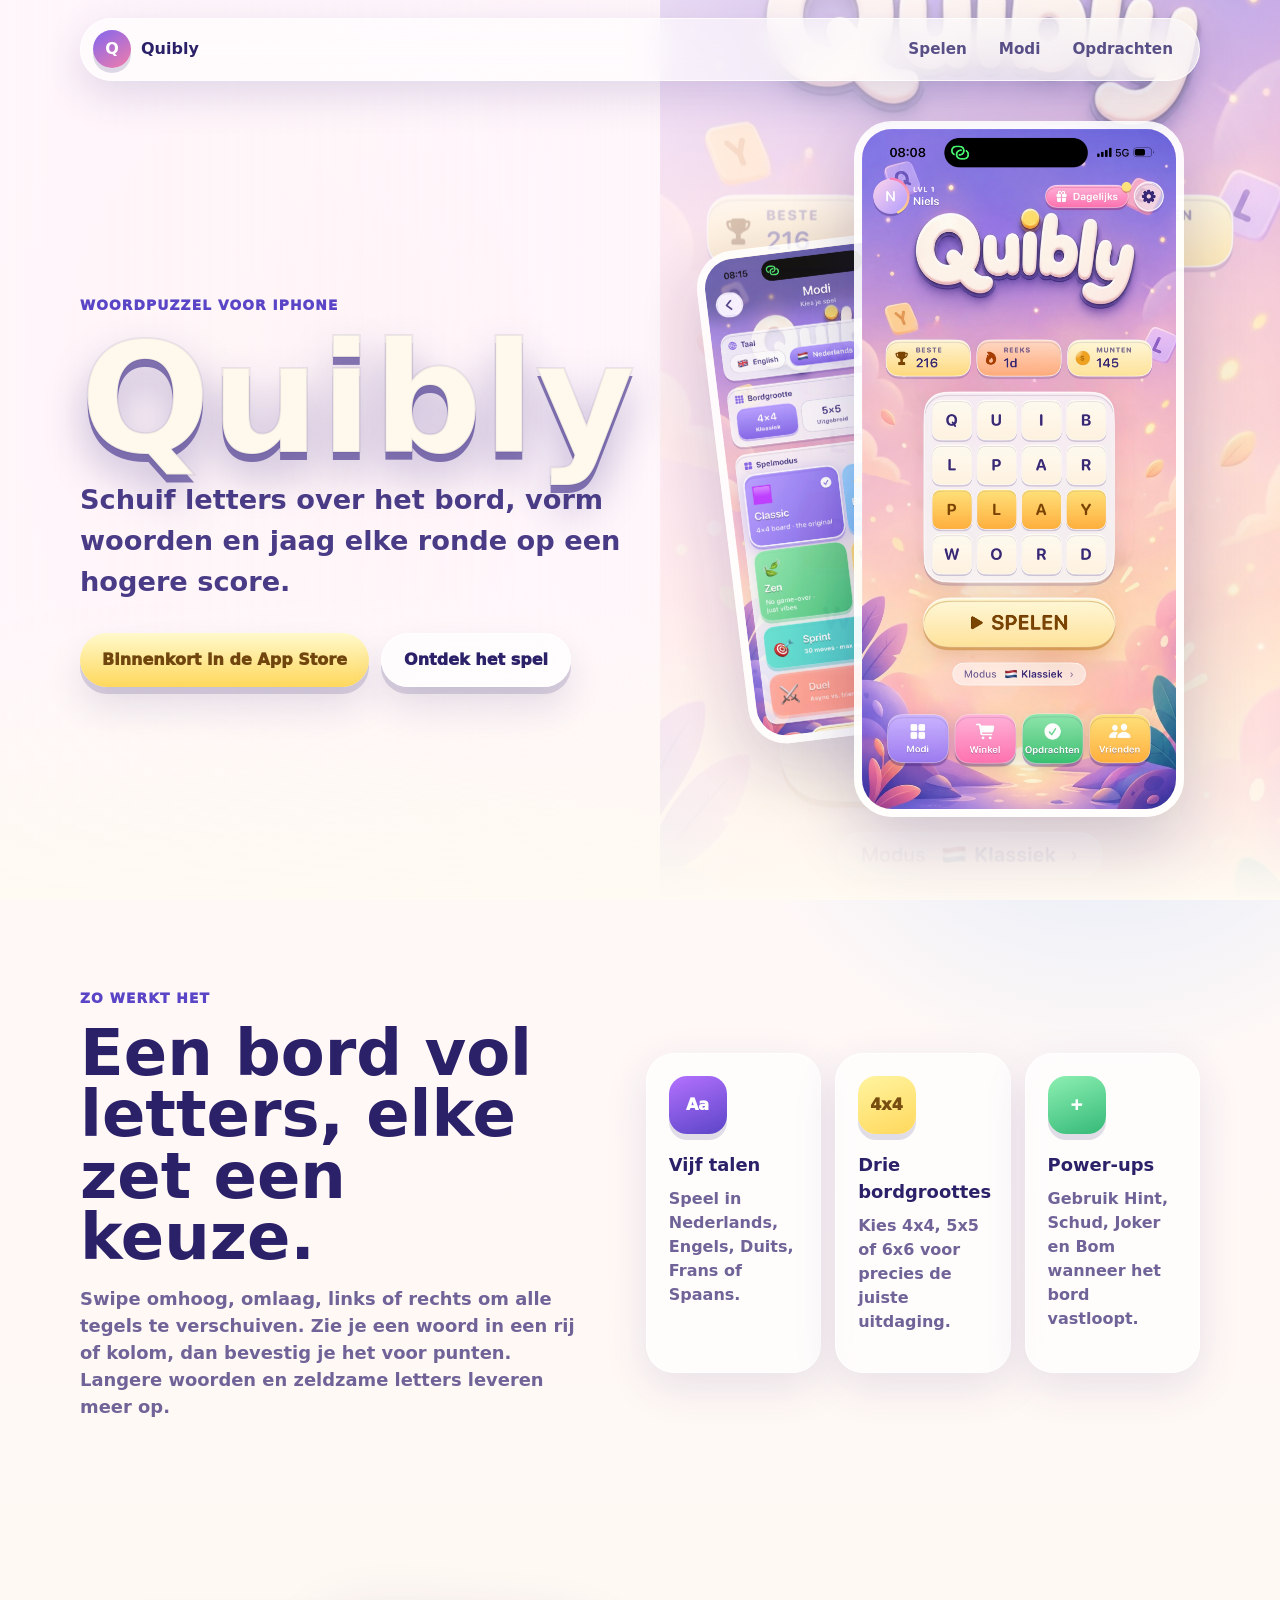
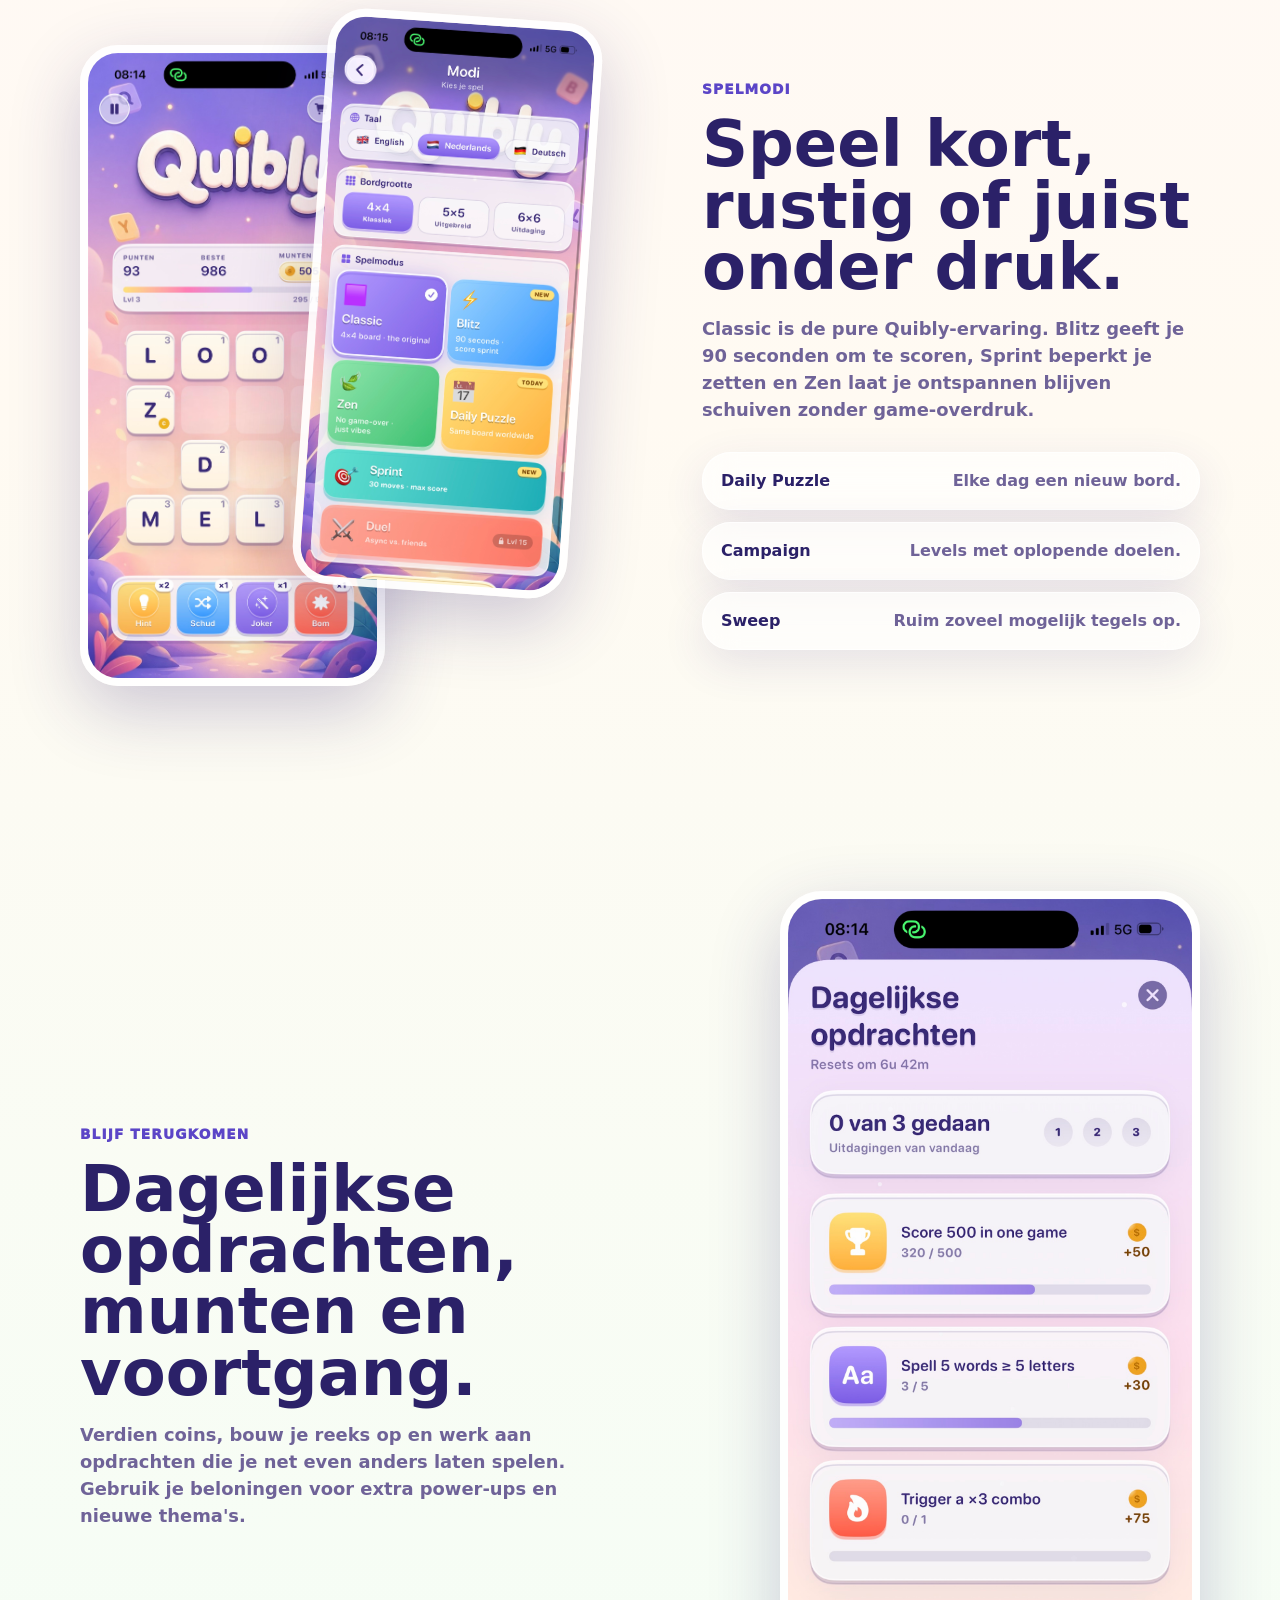
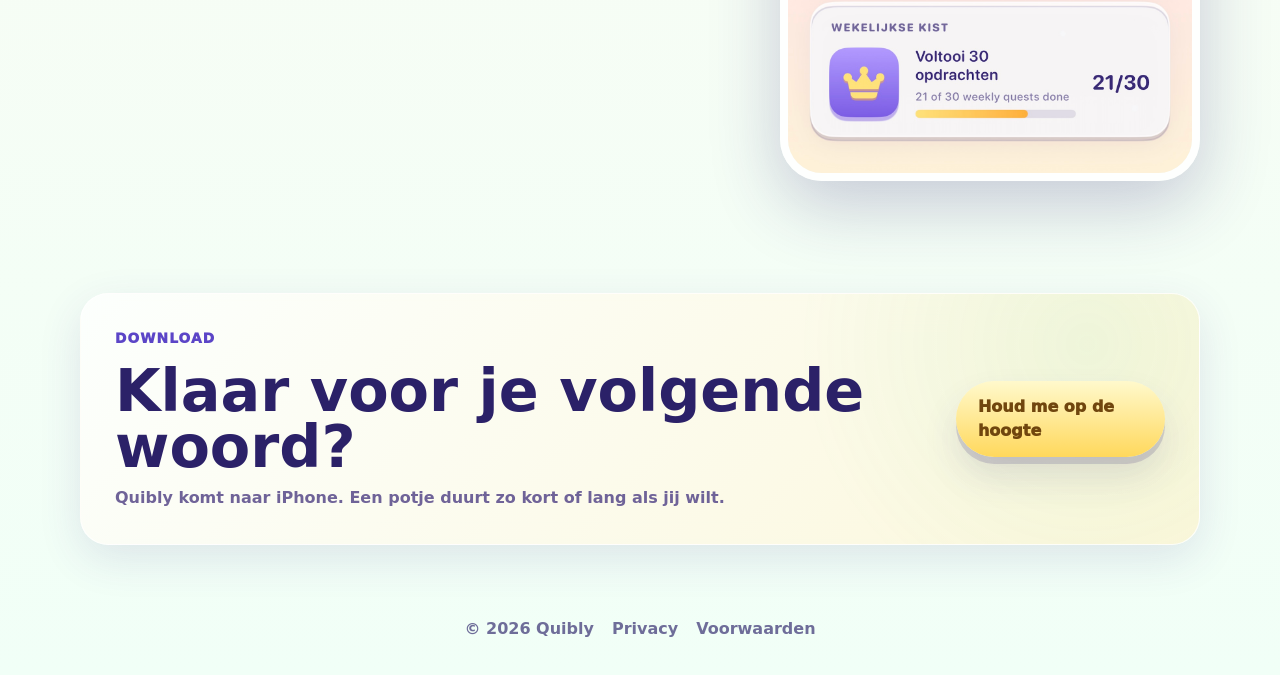
==== docs/index.html @ 4361e7ad "Added pictures" ====
<!doctype html>
<html lang="nl">
  <head>
    <meta charset="utf-8">
    <meta name="viewport" content="width=device-width, initial-scale=1">
    <meta name="theme-color" content="#8266ef">
    <meta
      name="description"
      content="Quibly is een kleurrijke woordpuzzel voor iPhone. Schuif letters, vorm woorden, speel in meerdere modi en verbeter je hoogste score."
    >
    <meta property="og:title" content="Quibly - Schuif letters. Vorm woorden.">
    <meta property="og:description" content="Een vrolijke Nederlandse woordpuzzel met spelmodi, power-ups en dagelijkse opdrachten.">
    <meta property="og:image" content="assets/main.jpg">
    <title>Quibly - Woordpuzzel voor iPhone</title>
    <link rel="stylesheet" href="styles.css">
  </head>
  <body>
    <header class="site-header" aria-label="Hoofdnavigatie">
      <a class="brand" href="#top" aria-label="Quibly home">
        <span class="brand-mark">Q</span>
        <span>Quibly</span>
      </a>
      <nav>
        <a href="#spelen">Spelen</a>
        <a href="#modi">Modi</a>
        <a href="#opdrachten">Opdrachten</a>
      </nav>
    </header>

    <main id="top">
      <section class="hero" aria-labelledby="hero-title">
        <div class="hero-bg" aria-hidden="true"></div>
        <div class="hero-content">
          <div class="hero-copy">
            <p class="eyebrow">Woordpuzzel voor iPhone</p>
            <h1 id="hero-title">Quibly</h1>
            <p class="hero-lede">
              Schuif letters over het bord, vorm woorden en jaag elke ronde op een hogere score.
            </p>
            <div class="hero-actions" aria-label="Acties">
              <a class="button button-primary" href="#download">Binnenkort in de App Store</a>
              <a class="button button-secondary" href="#spelen">Ontdek het spel</a>
            </div>
          </div>

          <div class="phone-showcase" aria-label="Screenshots van Quibly">
            <img class="phone phone-back" src="assets/modi.jpg" alt="Quibly scherm met spelmodi">
            <img class="phone phone-front" src="assets/main.jpg" alt="Quibly beginscherm met speelknop">
          </div>
        </div>
      </section>

      <section id="spelen" class="section intro-section">
        <div class="section-copy">
          <p class="eyebrow">Zo werkt het</p>
          <h2>Een bord vol letters, elke zet een keuze.</h2>
          <p>
            Swipe omhoog, omlaag, links of rechts om alle tegels te verschuiven. Zie je een woord
            in een rij of kolom, dan bevestig je het voor punten. Langere woorden en zeldzame
            letters leveren meer op.
          </p>
        </div>
        <div class="feature-grid" aria-label="Belangrijkste functies">
          <article>
            <span class="feature-icon purple">Aa</span>
            <h3>Vijf talen</h3>
            <p>Speel in Nederlands, Engels, Duits, Frans of Spaans.</p>
          </article>
          <article>
            <span class="feature-icon yellow">4x4</span>
            <h3>Drie bordgroottes</h3>
            <p>Kies 4x4, 5x5 of 6x6 voor precies de juiste uitdaging.</p>
          </article>
          <article>
            <span class="feature-icon mint">+</span>
            <h3>Power-ups</h3>
            <p>Gebruik Hint, Schud, Joker en Bom wanneer het bord vastloopt.</p>
          </article>
        </div>
      </section>

      <section id="modi" class="section mode-section">
        <div class="screenshot-pair">
          <img class="phone tall" src="assets/game.jpg" alt="Quibly spelbord met power-ups">
          <img class="phone offset" src="assets/modi.jpg" alt="Quibly keuzescherm voor modi en bordgrootte">
        </div>
        <div class="section-copy">
          <p class="eyebrow">Spelmodi</p>
          <h2>Speel kort, rustig of juist onder druk.</h2>
          <p>
            Classic is de pure Quibly-ervaring. Blitz geeft je 90 seconden om te scoren,
            Sprint beperkt je zetten en Zen laat je ontspannen blijven schuiven zonder game-overdruk.
          </p>
          <ul class="mode-list">
            <li><strong>Daily Puzzle</strong><span>Elke dag een nieuw bord.</span></li>
            <li><strong>Campaign</strong><span>Levels met oplopende doelen.</span></li>
            <li><strong>Sweep</strong><span>Ruim zoveel mogelijk tegels op.</span></li>
          </ul>
        </div>
      </section>

      <section id="opdrachten" class="section quests-section">
        <div class="section-copy">
          <p class="eyebrow">Blijf terugkomen</p>
          <h2>Dagelijkse opdrachten, munten en voortgang.</h2>
          <p>
            Verdien coins, bouw je reeks op en werk aan opdrachten die je net even anders laten
            spelen. Gebruik je beloningen voor extra power-ups en nieuwe thema's.
          </p>
        </div>
        <img class="quest-shot" src="assets/tasks.jpg" alt="Quibly dagelijkse opdrachten met voortgangsbalken">
      </section>

      <section id="download" class="download-section" aria-labelledby="download-title">
        <div>
          <p class="eyebrow">Download</p>
          <h2 id="download-title">Klaar voor je volgende woord?</h2>
          <p>Quibly komt naar iPhone. Een potje duurt zo kort of lang als jij wilt.</p>
        </div>
        <a class="button button-primary" href="mailto:support@quibly.app?subject=Quibly%20App%20Store">Houd me op de hoogte</a>
      </section>
    </main>

    <footer class="site-footer">
      <span>© 2026 Quibly</span>
      <a href="https://quibly.app/privacy">Privacy</a>
      <a href="https://quibly.app/terms">Voorwaarden</a>
    </footer>
  </body>
</html>
---- docs/styles.css ----
:root {
  --ink: #2b2168;
  --ink-soft: #6f6398;
  --paper: #fffaf2;
  --lavender: #8266ef;
  --violet: #5b45c7;
  --rose: #f27da9;
  --coral: #f77d67;
  --sun: #ffd85c;
  --mint: #67d793;
  --sky: #65b7ff;
  --line: rgba(43, 33, 104, 0.16);
  --shadow: 0 24px 70px rgba(52, 38, 117, 0.24);
}

* {
  box-sizing: border-box;
}

html {
  scroll-behavior: smooth;
}

body {
  margin: 0;
  color: var(--ink);
  background:
    radial-gradient(circle at 12% 10%, rgba(255, 216, 92, 0.32), transparent 26rem),
    radial-gradient(circle at 86% 18%, rgba(101, 183, 255, 0.22), transparent 24rem),
    linear-gradient(180deg, #fff6fb 0%, #fffaf2 52%, #f1fff7 100%);
  font-family: ui-rounded, "SF Pro Rounded", "Nunito", "Avenir Next", system-ui, -apple-system, BlinkMacSystemFont, "Segoe UI", sans-serif;
  line-height: 1.5;
}

img {
  display: block;
  max-width: 100%;
}

a {
  color: inherit;
  text-decoration: none;
}

.site-header {
  position: fixed;
  z-index: 10;
  top: 18px;
  left: 50%;
  display: flex;
  width: min(1120px, calc(100% - 32px));
  align-items: center;
  justify-content: space-between;
  gap: 18px;
  padding: 10px 12px;
  border: 1px solid rgba(255, 255, 255, 0.74);
  border-radius: 999px;
  background: rgba(255, 255, 255, 0.56);
  box-shadow: 0 14px 42px rgba(68, 48, 139, 0.16);
  backdrop-filter: blur(18px);
  transform: translateX(-50%);
}

.brand,
.site-header nav {
  display: flex;
  align-items: center;
}

.brand {
  gap: 10px;
  padding-right: 10px;
  font-weight: 900;
  letter-spacing: 0;
}

.brand-mark {
  display: grid;
  width: 38px;
  height: 38px;
  place-items: center;
  border-radius: 50%;
  color: #fff;
  background: linear-gradient(145deg, var(--lavender), var(--rose));
  box-shadow: 0 5px 0 rgba(43, 33, 104, 0.16);
}

.site-header nav {
  gap: 4px;
}

.site-header nav a {
  min-height: 38px;
  padding: 9px 14px;
  border-radius: 999px;
  color: rgba(43, 33, 104, 0.78);
  font-size: 0.95rem;
  font-weight: 800;
}

.site-header nav a:hover {
  background: rgba(255, 255, 255, 0.62);
}

.hero {
  position: relative;
  min-height: 100svh;
  overflow: hidden;
  padding: 110px 0 56px;
}

.hero-bg {
  position: absolute;
  inset: 0;
  background:
    linear-gradient(90deg, rgba(255, 246, 251, 0.98) 0%, rgba(255, 246, 251, 0.82) 44%, rgba(255, 250, 242, 0.34) 100%),
    url("assets/main.jpg") right center / min(54vw, 620px) auto no-repeat;
  filter: saturate(1.04);
}

.hero-bg::after {
  position: absolute;
  inset: auto 0 0;
  height: 34%;
  background: linear-gradient(180deg, transparent, #fffaf2);
  content: "";
}

.hero-content,
.section,
.download-section,
.site-footer {
  width: min(1120px, calc(100% - 40px));
  margin: 0 auto;
}

.hero-content {
  position: relative;
  display: grid;
  min-height: calc(100svh - 166px);
  grid-template-columns: minmax(0, 0.92fr) minmax(340px, 0.8fr);
  align-items: center;
  gap: 54px;
}

.hero-copy {
  padding-top: 28px;
}

.eyebrow {
  margin: 0 0 14px;
  color: var(--violet);
  font-size: 0.86rem;
  font-weight: 950;
  letter-spacing: 0.08em;
  text-transform: uppercase;
}

h1,
h2,
h3,
p {
  margin-top: 0;
}

h1 {
  margin-bottom: 12px;
  color: #fff9ed;
  font-size: clamp(4.8rem, 13vw, 9.6rem);
  line-height: 0.9;
  letter-spacing: 0;
  text-shadow:
    0 8px 0 rgba(63, 45, 137, 0.62),
    0 22px 42px rgba(63, 45, 137, 0.34);
  -webkit-text-stroke: 2px rgba(43, 33, 104, 0.08);
}

h2 {
  margin-bottom: 18px;
  font-size: clamp(2.2rem, 5vw, 4.6rem);
  line-height: 0.96;
  letter-spacing: 0;
}

h3 {
  margin-bottom: 8px;
  font-size: 1.12rem;
}

.hero-lede {
  max-width: 560px;
  color: #493b86;
  font-size: clamp(1.25rem, 2.4vw, 1.7rem);
  font-weight: 780;
}

.hero-actions {
  display: flex;
  flex-wrap: wrap;
  gap: 12px;
  margin-top: 30px;
}

.button {
  display: inline-flex;
  min-height: 52px;
  align-items: center;
  justify-content: center;
  border-radius: 999px;
  padding: 14px 22px;
  font-weight: 950;
  box-shadow: 0 7px 0 rgba(43, 33, 104, 0.16), 0 20px 36px rgba(43, 33, 104, 0.12);
}

.button-primary {
  color: #70460e;
  background: linear-gradient(180deg, #fff9cc, var(--sun));
}

.button-secondary {
  border: 1px solid rgba(255, 255, 255, 0.78);
  color: var(--ink);
  background: rgba(255, 255, 255, 0.64);
  backdrop-filter: blur(14px);
}

.phone-showcase {
  position: relative;
  min-height: 680px;
}

.phone {
  border: 8px solid rgba(255, 255, 255, 0.9);
  border-radius: 38px;
  box-shadow: var(--shadow);
}

.phone-front {
  position: absolute;
  right: 16px;
  bottom: 0;
  width: min(330px, 70vw);
}

.phone-back {
  position: absolute;
  right: 240px;
  bottom: 82px;
  width: 238px;
  opacity: 0.92;
  transform: rotate(-7deg);
}

.section {
  display: grid;
  grid-template-columns: 0.92fr 1fr;
  align-items: center;
  gap: 56px;
  padding: 88px 0;
}

.section-copy p:not(.eyebrow) {
  max-width: 620px;
  color: var(--ink-soft);
  font-size: 1.12rem;
  font-weight: 650;
}

.feature-grid {
  display: grid;
  grid-template-columns: repeat(3, minmax(0, 1fr));
  gap: 14px;
}

.feature-grid article,
.mode-list li,
.download-section {
  border: 1px solid rgba(255, 255, 255, 0.8);
  border-radius: 28px;
  background: rgba(255, 255, 255, 0.64);
  box-shadow: 0 14px 44px rgba(68, 48, 139, 0.12);
  backdrop-filter: blur(16px);
}

.feature-grid article {
  min-height: 210px;
  padding: 22px;
}

.feature-grid p,
.mode-list span {
  color: var(--ink-soft);
  font-weight: 650;
}

.feature-icon {
  display: grid;
  width: 58px;
  height: 58px;
  place-items: center;
  margin-bottom: 18px;
  border-radius: 18px;
  color: #fff;
  font-weight: 950;
  box-shadow: 0 6px 0 rgba(43, 33, 104, 0.14);
}

.feature-icon.purple {
  background: linear-gradient(160deg, #b471ff, var(--violet));
}

.feature-icon.yellow {
  color: #784d11;
  background: linear-gradient(160deg, #fff4a0, var(--sun));
}

.feature-icon.mint {
  background: linear-gradient(160deg, #8df0b2, #35b978);
}

.mode-section {
  grid-template-columns: 1fr 0.88fr;
}

.screenshot-pair {
  position: relative;
  min-height: 700px;
}

.screenshot-pair .tall {
  position: absolute;
  left: 0;
  top: 30px;
  width: 305px;
}

.screenshot-pair .offset {
  position: absolute;
  left: 230px;
  top: 0;
  width: 275px;
  transform: rotate(4deg);
}

.mode-list {
  display: grid;
  gap: 12px;
  padding: 0;
  margin: 28px 0 0;
  list-style: none;
}

.mode-list li {
  display: flex;
  justify-content: space-between;
  gap: 18px;
  padding: 16px 18px;
}

.quests-section {
  grid-template-columns: 0.82fr 0.78fr;
}

.quest-shot {
  width: min(420px, 100%);
  justify-self: end;
  border: 8px solid rgba(255, 255, 255, 0.92);
  border-radius: 42px;
  box-shadow: var(--shadow);
}

.download-section {
  display: flex;
  align-items: center;
  justify-content: space-between;
  gap: 28px;
  margin-top: 24px;
  margin-bottom: 72px;
  padding: 34px;
  background:
    linear-gradient(135deg, rgba(255, 255, 255, 0.72), rgba(255, 244, 208, 0.72)),
    radial-gradient(circle at 90% 20%, rgba(103, 215, 147, 0.34), transparent 18rem);
}

.download-section h2 {
  margin-bottom: 10px;
  font-size: clamp(2rem, 4.6vw, 3.8rem);
}

.download-section p:not(.eyebrow) {
  margin-bottom: 0;
  color: var(--ink-soft);
  font-weight: 700;
}

.site-footer {
  display: flex;
  gap: 18px;
  justify-content: center;
  padding: 0 0 34px;
  color: rgba(43, 33, 104, 0.66);
  font-weight: 750;
}

@media (max-width: 920px) {
  .hero-bg {
    background:
      linear-gradient(180deg, rgba(255, 246, 251, 0.96) 0%, rgba(255, 246, 251, 0.82) 58%, rgba(255, 250, 242, 0.96) 100%),
      url("assets/main.jpg") center top / 520px auto no-repeat;
  }

  .hero-content,
  .section,
  .mode-section,
  .quests-section {
    grid-template-columns: 1fr;
  }

  .hero-content {
    min-height: auto;
    gap: 24px;
  }

  .hero-copy {
    padding-top: 64px;
  }

  .phone-showcase,
  .screenshot-pair {
    min-height: 560px;
  }

  .phone-front {
    right: 8%;
    width: min(310px, 72vw);
  }

  .phone-back {
    right: auto;
    left: 4%;
    width: min(220px, 48vw);
  }

  .feature-grid {
    grid-template-columns: 1fr;
  }

  .feature-grid article {
    min-height: 0;
  }

  .screenshot-pair .tall {
    left: 2%;
    width: min(280px, 58vw);
  }

  .screenshot-pair .offset {
    right: 2%;
    left: auto;
    width: min(250px, 52vw);
  }

  .quest-shot {
    justify-self: center;
  }

  .download-section {
    align-items: stretch;
    flex-direction: column;
  }
}

@media (max-width: 640px) {
  .site-header {
    top: 10px;
    width: calc(100% - 20px);
  }

  .brand {
    font-size: 0;
    padding-right: 0;
  }

  .site-header nav a {
    padding: 9px 9px;
    font-size: 0.84rem;
  }

  .hero {
    padding-top: 86px;
  }

  .hero-content,
  .section,
  .download-section,
  .site-footer {
    width: min(100% - 28px, 1120px);
  }

  h1 {
    font-size: clamp(4.2rem, 22vw, 6.6rem);
  }

  h2 {
    font-size: clamp(2rem, 11vw, 3.4rem);
  }

  .hero-actions,
  .site-footer,
  .mode-list li {
    flex-direction: column;
  }

  .button {
    width: 100%;
  }

  .phone {
    border-width: 6px;
    border-radius: 30px;
  }

  .phone-showcase {
    min-height: 500px;
  }

  .phone-back {
    top: 30px;
    bottom: auto;
  }

  .section {
    padding: 62px 0;
  }

  .screenshot-pair {
    min-height: 490px;
  }

  .download-section {
    padding: 24px;
  }
}
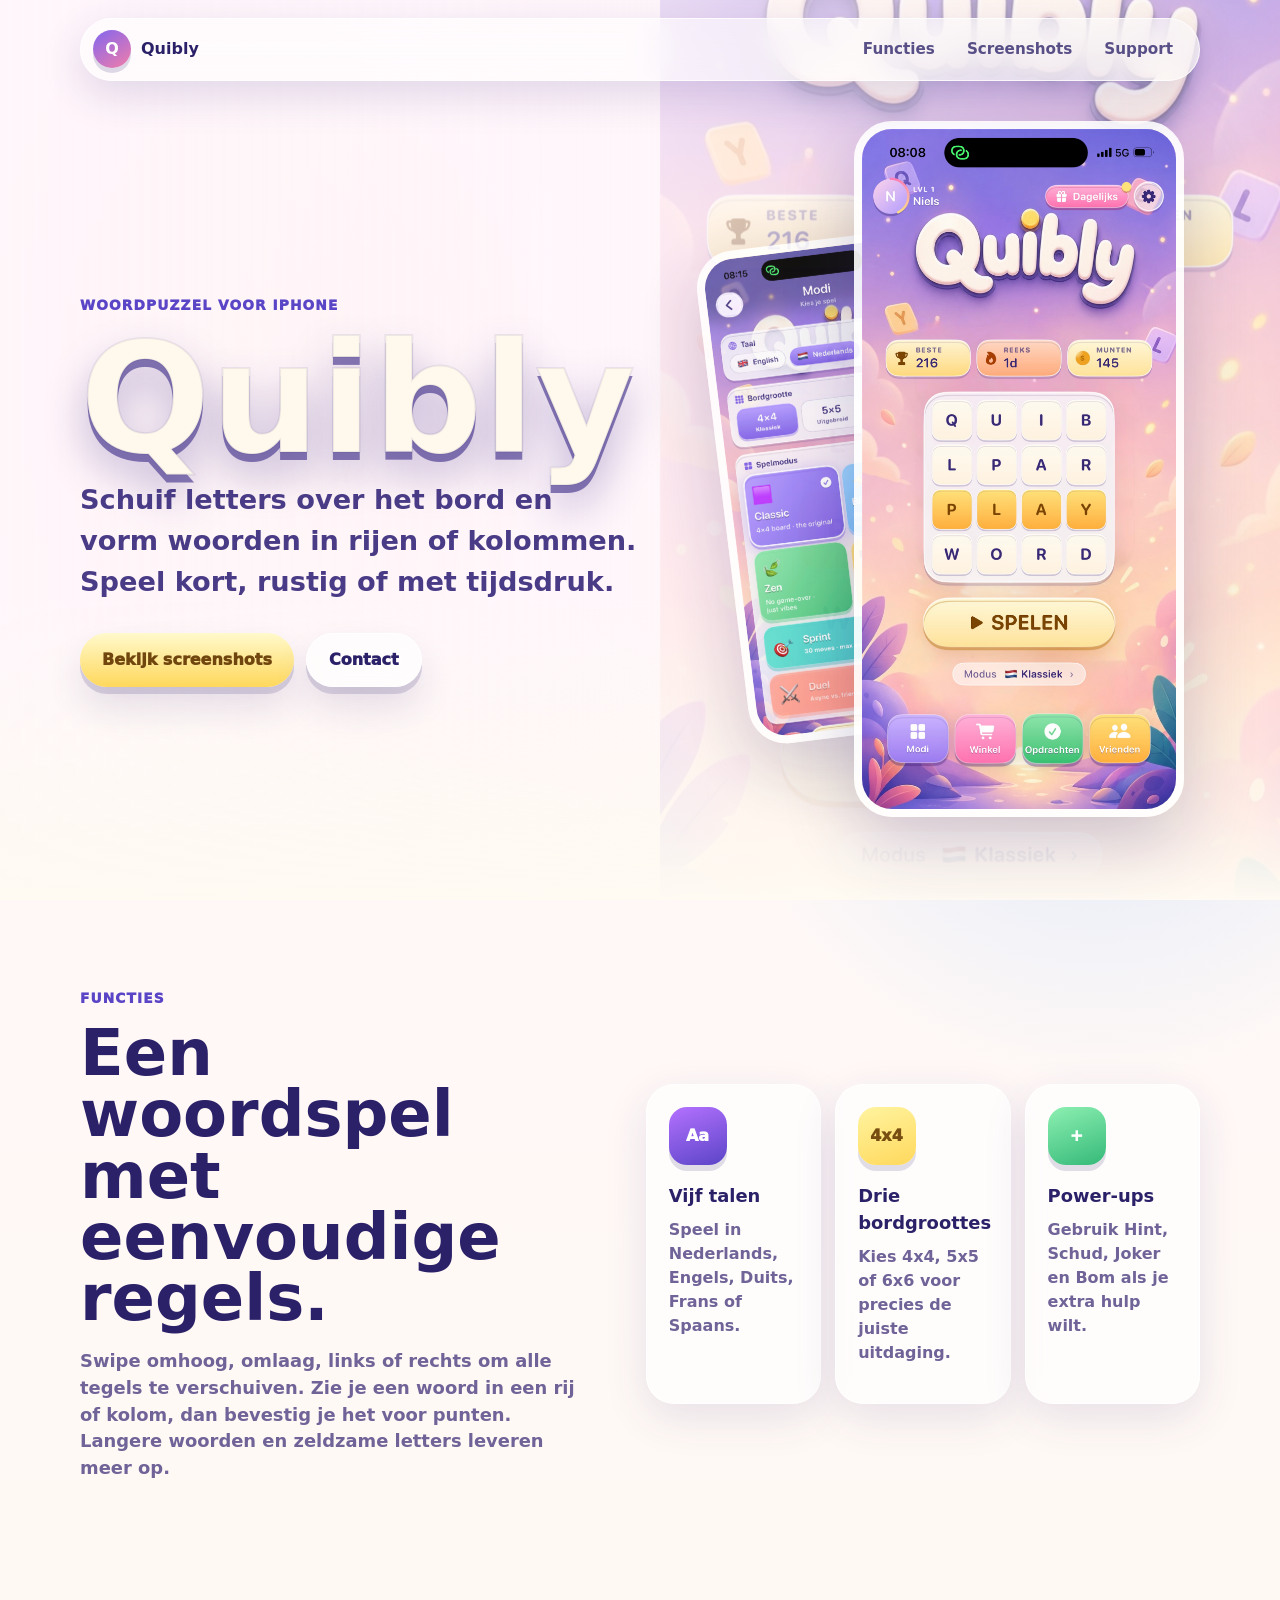
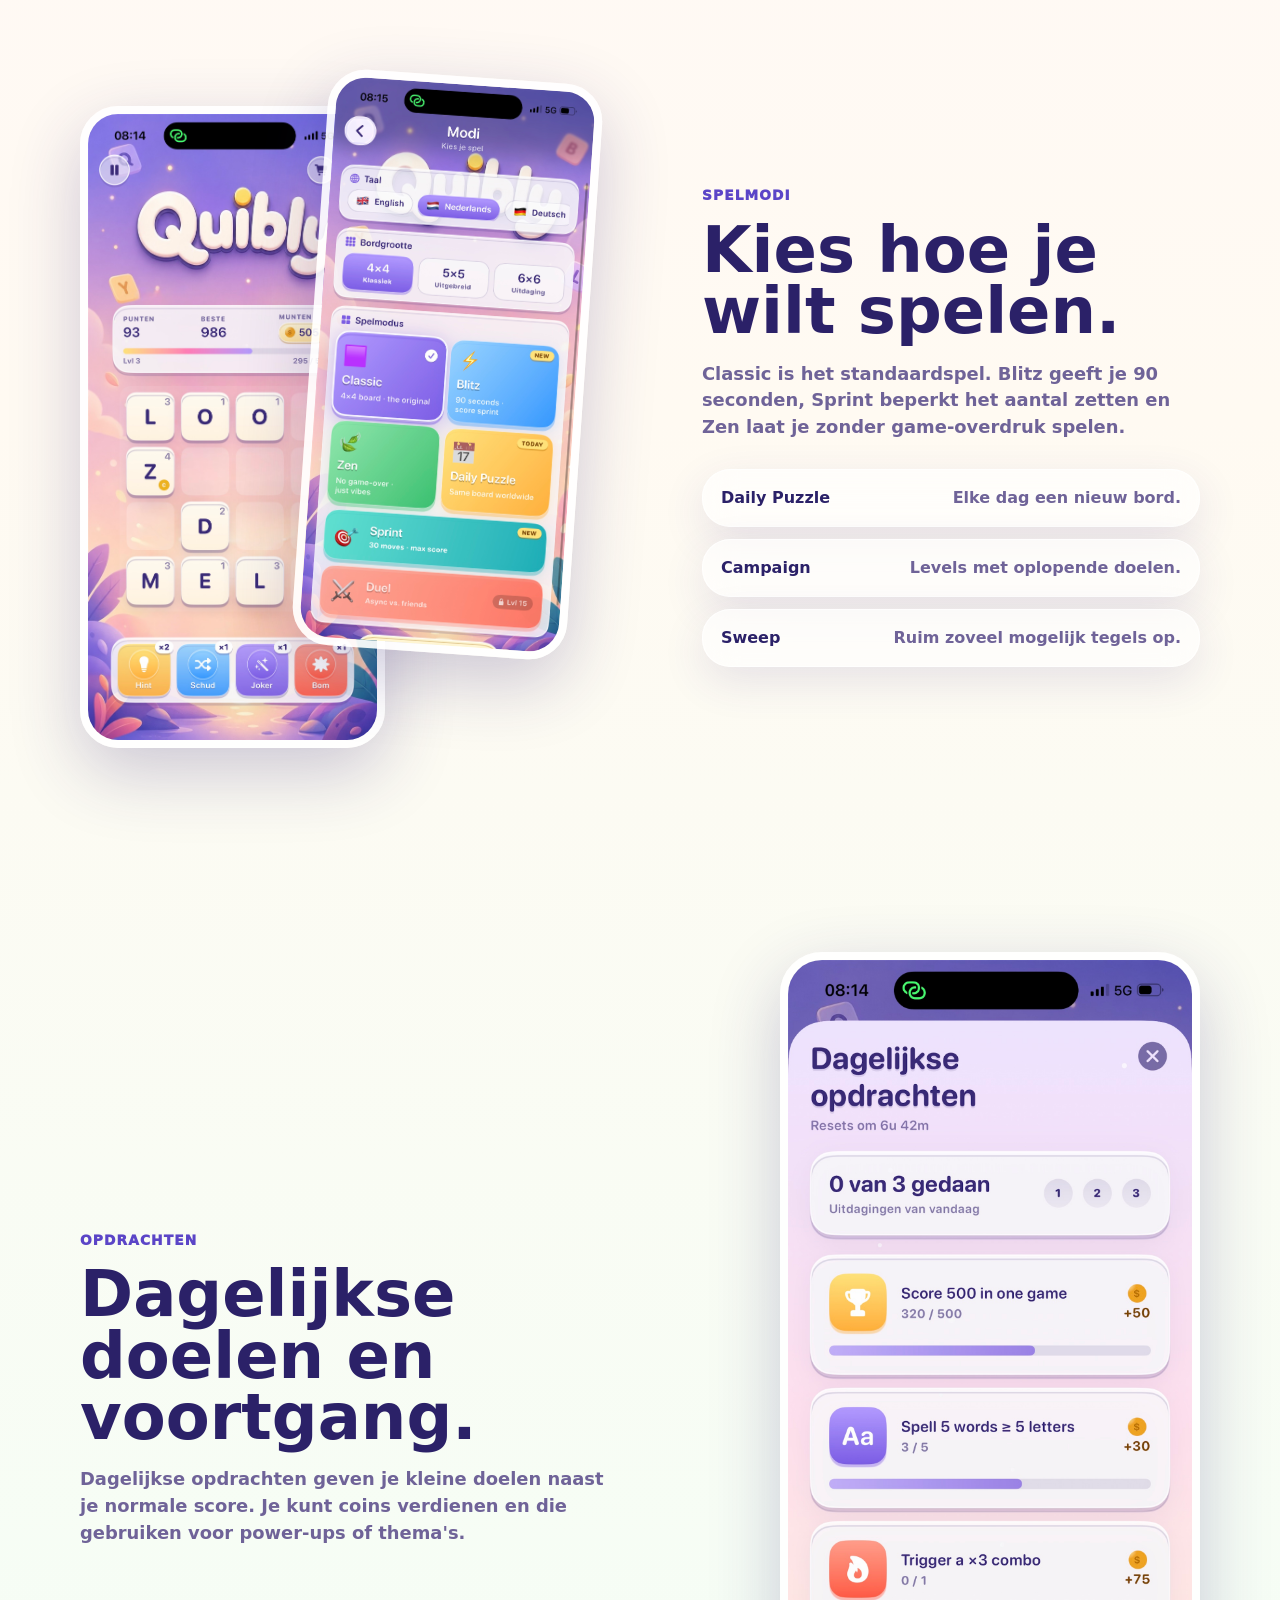
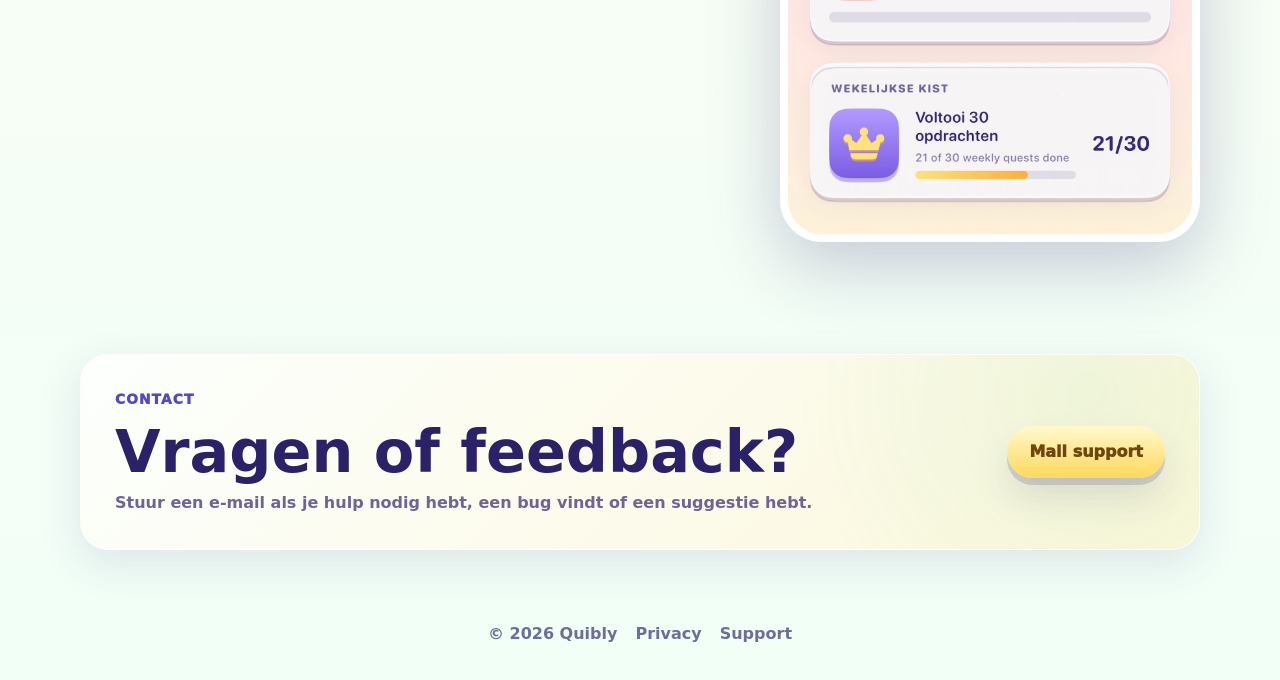
==== commit d59ec295: "Tone down website copy and add support pages" ====
--- a/docs/index.html
+++ b/docs/index.html
@@ -6,10 +6,10 @@
     <meta name="theme-color" content="#8266ef">
     <meta
       name="description"
-      content="Quibly is een kleurrijke woordpuzzel voor iPhone. Schuif letters, vorm woorden, speel in meerdere modi en verbeter je hoogste score."
+      content="Quibly is een woordpuzzel voor iPhone. Schuif letters, vorm woorden en speel in je eigen tempo."
     >
-    <meta property="og:title" content="Quibly - Schuif letters. Vorm woorden.">
-    <meta property="og:description" content="Een vrolijke Nederlandse woordpuzzel met spelmodi, power-ups en dagelijkse opdrachten.">
+    <meta property="og:title" content="Quibly">
+    <meta property="og:description" content="Een woordpuzzel voor iPhone met meerdere spelmodi, talen en dagelijkse opdrachten.">
     <meta property="og:image" content="assets/main.jpg">
     <title>Quibly - Woordpuzzel voor iPhone</title>
     <link rel="stylesheet" href="styles.css">
@@ -21,9 +21,9 @@
         <span>Quibly</span>
       </a>
       <nav>
-        <a href="#spelen">Spelen</a>
-        <a href="#modi">Modi</a>
-        <a href="#opdrachten">Opdrachten</a>
+        <a href="#functies">Functies</a>
+        <a href="#screenshots">Screenshots</a>
+        <a href="support.html">Support</a>
       </nav>
     </header>
 
@@ -35,11 +35,12 @@
             <p class="eyebrow">Woordpuzzel voor iPhone</p>
             <h1 id="hero-title">Quibly</h1>
             <p class="hero-lede">
-              Schuif letters over het bord, vorm woorden en jaag elke ronde op een hogere score.
+              Schuif letters over het bord en vorm woorden in rijen of kolommen. Speel kort,
+              rustig of met tijdsdruk.
             </p>
             <div class="hero-actions" aria-label="Acties">
-              <a class="button button-primary" href="#download">Binnenkort in de App Store</a>
-              <a class="button button-secondary" href="#spelen">Ontdek het spel</a>
+              <a class="button button-primary" href="#screenshots">Bekijk screenshots</a>
+              <a class="button button-secondary" href="support.html">Contact</a>
             </div>
           </div>
 
@@ -50,14 +51,14 @@
         </div>
       </section>
 
-      <section id="spelen" class="section intro-section">
+      <section id="functies" class="section intro-section">
         <div class="section-copy">
-          <p class="eyebrow">Zo werkt het</p>
-          <h2>Een bord vol letters, elke zet een keuze.</h2>
+          <p class="eyebrow">Functies</p>
+          <h2>Een woordspel met eenvoudige regels.</h2>
           <p>
             Swipe omhoog, omlaag, links of rechts om alle tegels te verschuiven. Zie je een woord
-            in een rij of kolom, dan bevestig je het voor punten. Langere woorden en zeldzame
-            letters leveren meer op.
+            in een rij of kolom, dan bevestig je het voor punten. Langere woorden en zeldzame letters
+            leveren meer op.
           </p>
         </div>
         <div class="feature-grid" aria-label="Belangrijkste functies">
@@ -74,22 +75,22 @@
           <article>
             <span class="feature-icon mint">+</span>
             <h3>Power-ups</h3>
-            <p>Gebruik Hint, Schud, Joker en Bom wanneer het bord vastloopt.</p>
+            <p>Gebruik Hint, Schud, Joker en Bom als je extra hulp wilt.</p>
           </article>
         </div>
       </section>
 
-      <section id="modi" class="section mode-section">
+      <section id="screenshots" class="section mode-section">
         <div class="screenshot-pair">
           <img class="phone tall" src="assets/game.jpg" alt="Quibly spelbord met power-ups">
           <img class="phone offset" src="assets/modi.jpg" alt="Quibly keuzescherm voor modi en bordgrootte">
         </div>
         <div class="section-copy">
           <p class="eyebrow">Spelmodi</p>
-          <h2>Speel kort, rustig of juist onder druk.</h2>
+          <h2>Kies hoe je wilt spelen.</h2>
           <p>
-            Classic is de pure Quibly-ervaring. Blitz geeft je 90 seconden om te scoren,
-            Sprint beperkt je zetten en Zen laat je ontspannen blijven schuiven zonder game-overdruk.
+            Classic is het standaardspel. Blitz geeft je 90 seconden, Sprint beperkt het aantal
+            zetten en Zen laat je zonder game-overdruk spelen.
           </p>
           <ul class="mode-list">
             <li><strong>Daily Puzzle</strong><span>Elke dag een nieuw bord.</span></li>
@@ -101,11 +102,11 @@
 
       <section id="opdrachten" class="section quests-section">
         <div class="section-copy">
-          <p class="eyebrow">Blijf terugkomen</p>
-          <h2>Dagelijkse opdrachten, munten en voortgang.</h2>
+          <p class="eyebrow">Opdrachten</p>
+          <h2>Dagelijkse doelen en voortgang.</h2>
           <p>
-            Verdien coins, bouw je reeks op en werk aan opdrachten die je net even anders laten
-            spelen. Gebruik je beloningen voor extra power-ups en nieuwe thema's.
+            Dagelijkse opdrachten geven je kleine doelen naast je normale score. Je kunt coins
+            verdienen en die gebruiken voor power-ups of thema's.
           </p>
         </div>
         <img class="quest-shot" src="assets/tasks.jpg" alt="Quibly dagelijkse opdrachten met voortgangsbalken">
@@ -113,18 +114,18 @@
 
       <section id="download" class="download-section" aria-labelledby="download-title">
         <div>
-          <p class="eyebrow">Download</p>
-          <h2 id="download-title">Klaar voor je volgende woord?</h2>
-          <p>Quibly komt naar iPhone. Een potje duurt zo kort of lang als jij wilt.</p>
+          <p class="eyebrow">Contact</p>
+          <h2 id="download-title">Vragen of feedback?</h2>
+          <p>Stuur een e-mail als je hulp nodig hebt, een bug vindt of een suggestie hebt.</p>
         </div>
-        <a class="button button-primary" href="mailto:support@quibly.app?subject=Quibly%20App%20Store">Houd me op de hoogte</a>
+        <a class="button button-primary" href="mailto:3dlight.mail@gmail.com?subject=Quibly%20support">Mail support</a>
       </section>
     </main>
 
     <footer class="site-footer">
       <span>© 2026 Quibly</span>
-      <a href="https://quibly.app/privacy">Privacy</a>
-      <a href="https://quibly.app/terms">Voorwaarden</a>
+      <a href="privacy.html">Privacy</a>
+      <a href="support.html">Support</a>
     </footer>
   </body>
 </html>
--- a/docs/styles.css
+++ b/docs/styles.css
@@ -402,6 +402,70 @@
   font-weight: 750;
 }
 
+.text-page {
+  width: min(820px, calc(100% - 40px));
+  margin: 0 auto;
+  padding: 150px 0 80px;
+}
+
+.text-page h1 {
+  margin-bottom: 8px;
+  color: var(--ink);
+  font-size: clamp(3.2rem, 10vw, 5.8rem);
+  line-height: 0.96;
+  text-shadow: none;
+  -webkit-text-stroke: 0;
+}
+
+.text-page h2 {
+  margin: 0 0 10px;
+  font-size: clamp(1.5rem, 4vw, 2.2rem);
+  line-height: 1.05;
+}
+
+.text-page p,
+.plain-list {
+  color: var(--ink-soft);
+  font-size: 1.08rem;
+  font-weight: 650;
+}
+
+.text-page section {
+  margin-top: 22px;
+  padding: 24px;
+  border: 1px solid rgba(255, 255, 255, 0.8);
+  border-radius: 28px;
+  background: rgba(255, 255, 255, 0.64);
+  box-shadow: 0 14px 44px rgba(68, 48, 139, 0.10);
+  backdrop-filter: blur(16px);
+}
+
+.text-page a:not(.button) {
+  color: var(--violet);
+  font-weight: 850;
+}
+
+.updated {
+  margin-bottom: 30px;
+}
+
+.support-page > p:not(.eyebrow) {
+  max-width: 680px;
+}
+
+.mail-button {
+  margin: 20px 0 18px;
+}
+
+.plain-list {
+  padding-left: 1.2rem;
+  margin: 0;
+}
+
+.plain-list li + li {
+  margin-top: 8px;
+}
+
 @media (max-width: 920px) {
   .hero-bg {
     background:
@@ -493,7 +557,8 @@
   .hero-content,
   .section,
   .download-section,
-  .site-footer {
+  .site-footer,
+  .text-page {
     width: min(100% - 28px, 1120px);
   }
 
